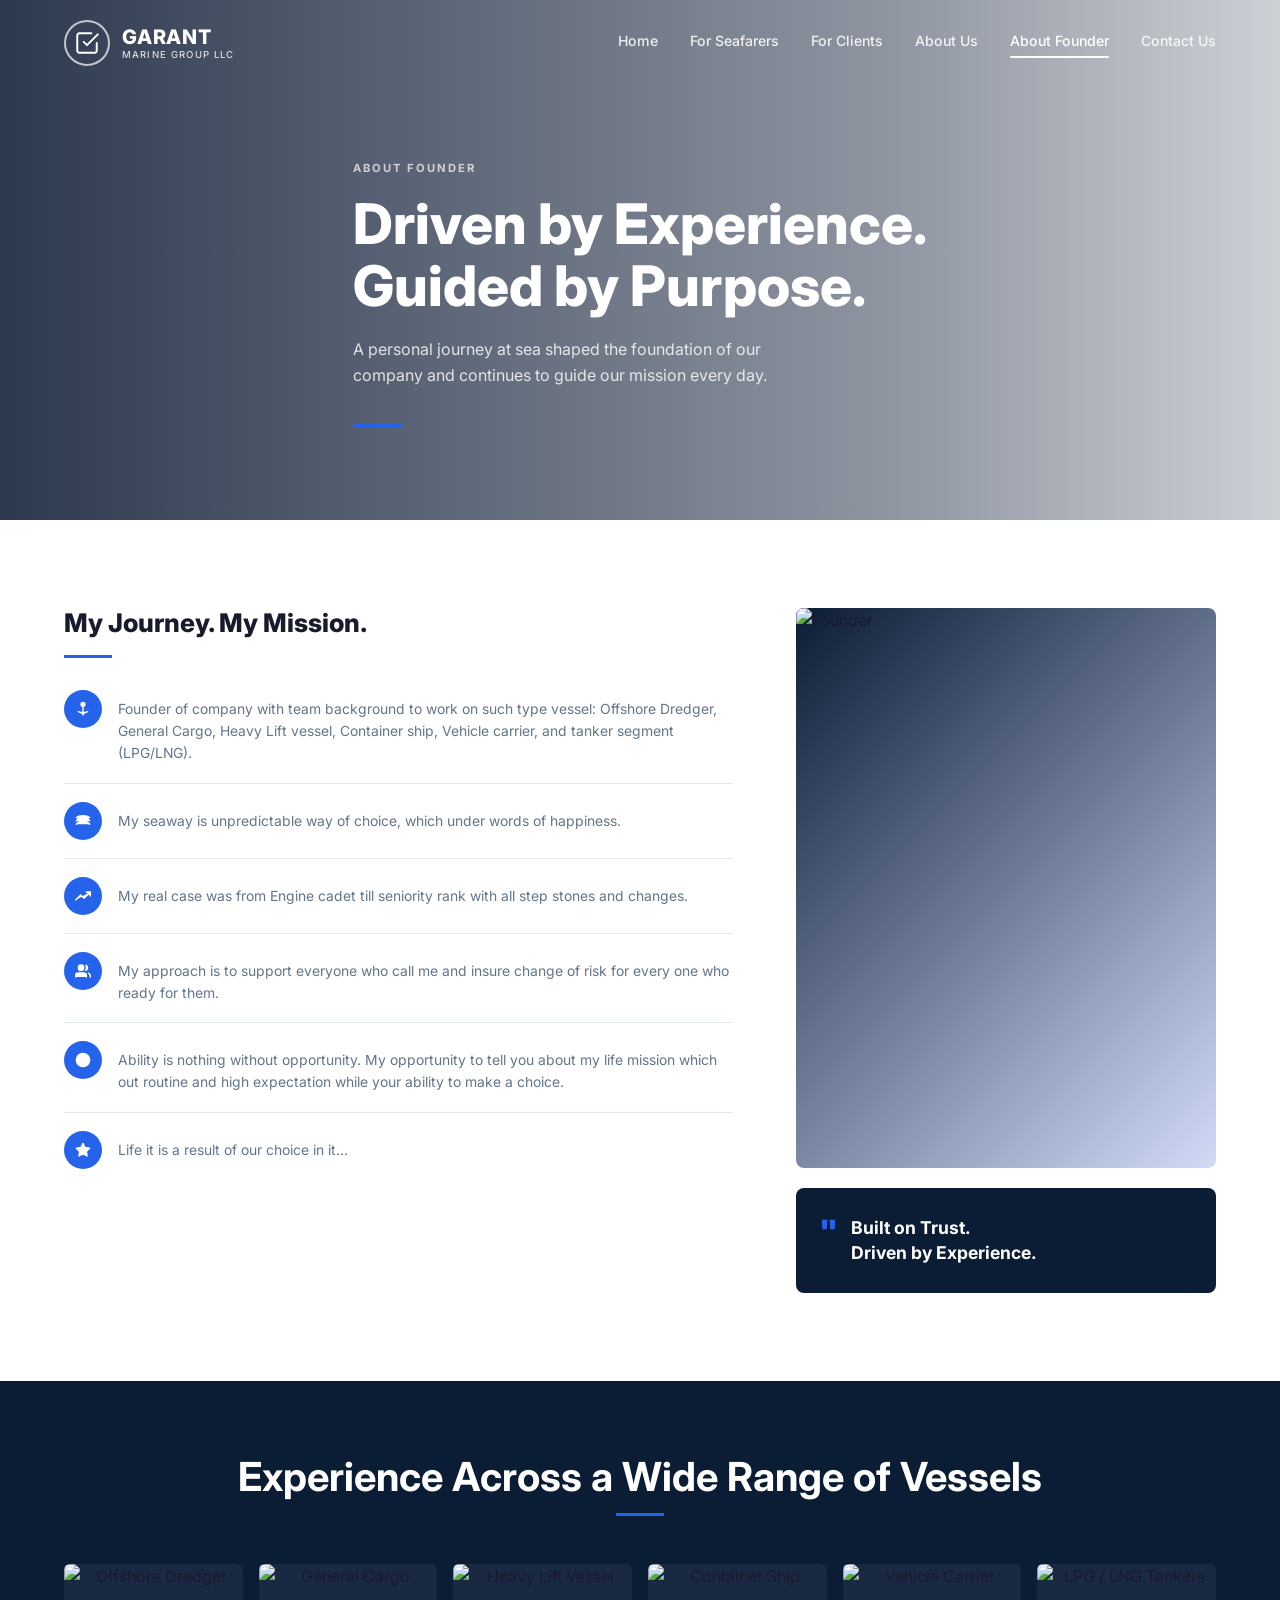
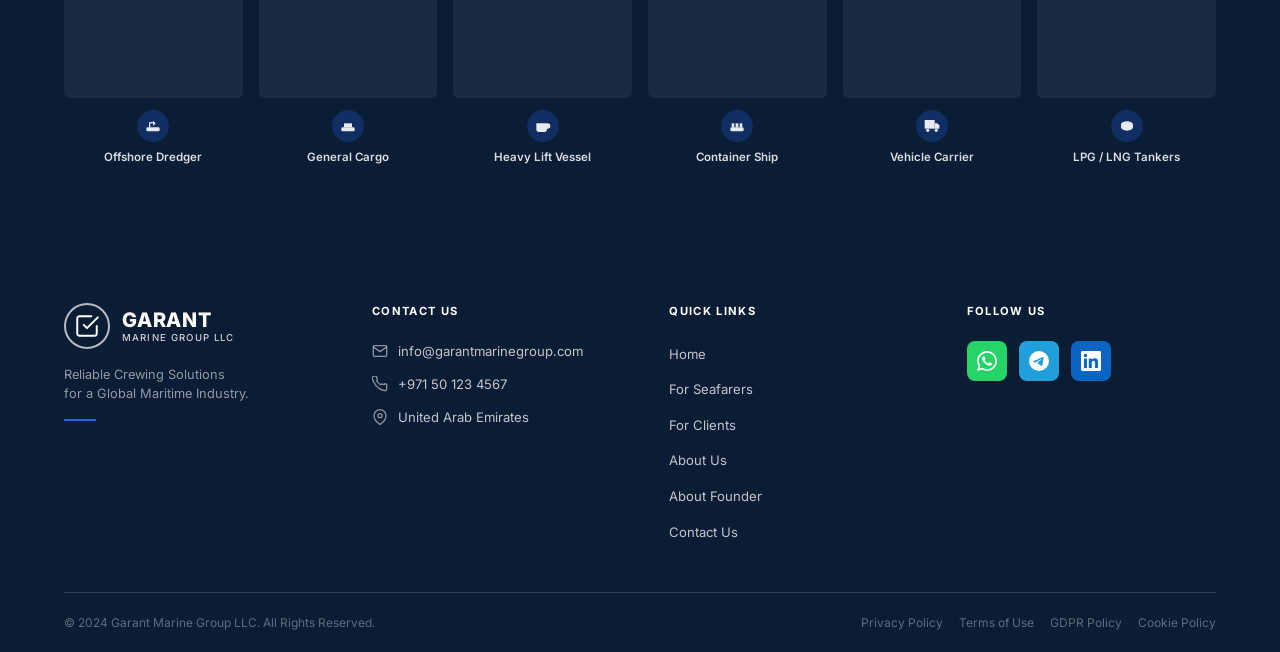
==== about-founder.html @ 9ba3c926 "Initial commit: Garant Marine Group website" ====
<!DOCTYPE html>
<html lang="en">
<head>
  <meta charset="UTF-8" />
  <meta name="viewport" content="width=device-width, initial-scale=1.0" />
  <title>About Founder — Garant Marine Group LLC</title>
  <meta name="description" content="Driven by Experience. Guided by Purpose. The personal journey behind Garant Marine Group." />
  <link rel="stylesheet" href="css/style.css" />
  <style>
    .hero--founder .hero__bg { background-image: url('https://images.unsplash.com/photo-1473830394358-91588751b241?auto=format&fit=crop&w=1920&q=80'); }

    .journey-section { padding: 88px 0; }
    .journey-grid {
      display: grid;
      grid-template-columns: 1fr 420px;
      gap: 64px;
      align-items: start;
    }

    .journey-heading { font-size: 1.6rem; font-weight: 800; margin-bottom: 8px; }

    .journey-list { margin-top: 32px; }
    .journey-item {
      display: flex;
      gap: 16px;
      padding: 18px 0;
      border-bottom: 1px solid #e2e8f0;
    }
    .journey-item:first-child { padding-top: 0; }
    .journey-item:last-child  { border-bottom: none; }
    .journey-item__icon {
      width: 38px; height: 38px; flex-shrink: 0;
      background: var(--blue2);
      border-radius: 50%;
      display: flex; align-items: center; justify-content: center;
    }
    .journey-item__icon svg { width: 16px; height: 16px; }
    .journey-item__text { font-size: 0.87rem; color: var(--muted); padding-top: 8px; line-height: 1.6; }

    /* Right col */
    .founder-photo {
      border-radius: 8px;
      overflow: hidden;
      aspect-ratio: 3/4;
      background: linear-gradient(135deg, #0b1c35, #1a4bdb33);
      margin-bottom: 20px;
    }
    .founder-photo img { width: 100%; height: 100%; object-fit: cover; object-position: top; }

    .built-on-trust {
      background: var(--navy);
      border-radius: 8px;
      padding: 28px 24px;
      color: #fff;
      display: flex;
      gap: 14px;
      align-items: flex-start;
    }
    .built-on-trust__q {
      font-size: 2rem; font-weight: 900; color: var(--blue2);
      line-height: 1; flex-shrink: 0;
    }
    .built-on-trust__text { font-size: 1.1rem; font-weight: 700; line-height: 1.4; }

    /* Vessels */
    .vessels-section { padding: 72px 0; background: var(--navy); }
    .vessels-section h2 { color: #fff; text-align: center; margin-bottom: 12px; }
    .vessels-section .accent-line { margin: 0 auto 48px; }

    .vessel-grid {
      display: grid;
      grid-template-columns: repeat(6, 1fr);
      gap: 16px;
    }

    .vessel-card { text-align: center; }
    .vessel-card__img {
      aspect-ratio: 4/3;
      border-radius: 6px;
      overflow: hidden;
      background: rgba(255,255,255,0.06);
      margin-bottom: 12px;
      display: flex; align-items: center; justify-content: center;
    }
    .vessel-card__img img { width: 100%; height: 100%; object-fit: cover; }
    .vessel-card__icon {
      width: 32px; height: 32px;
      margin: 0 auto 6px;
      background: rgba(37,99,235,0.25);
      border-radius: 50%;
      display: flex; align-items: center; justify-content: center;
    }
    .vessel-card__icon svg { width: 16px; height: 16px; fill: #fff; opacity: 0.9; }
    .vessel-card__label { font-size: 0.72rem; font-weight: 600; color: rgba(255,255,255,0.85); }

    @media (max-width: 1024px) {
      .vessel-grid { grid-template-columns: repeat(3, 1fr); }
    }
    @media (max-width: 768px) {
      .journey-grid { grid-template-columns: 1fr; }
      .vessel-grid  { grid-template-columns: repeat(2, 1fr); }
    }
  </style>
</head>
<body>

<!-- NAV -->
<header>
  <nav class="nav">
    <div class="container">
      <div class="nav__inner">
        <a href="index.html" class="nav__logo">
          <div class="nav__logo-icon">
            <svg viewBox="0 0 24 24" fill="none" stroke="white" stroke-width="1.8" stroke-linecap="round" stroke-linejoin="round">
              <path d="M9 11l3 3L22 4"/><path d="M21 12v7a2 2 0 01-2 2H5a2 2 0 01-2-2V5a2 2 0 012-2h11"/>
            </svg>
          </div>
          <div class="nav__logo-text">
            <div class="brand">GARANT</div>
            <div class="sub">Marine Group LLC</div>
          </div>
        </a>
        <div class="nav__links">
          <a href="index.html">Home</a>
          <a href="for-seafarers.html">For Seafarers</a>
          <a href="for-clients.html">For Clients</a>
          <a href="about-us.html">About Us</a>
          <a href="about-founder.html" class="active">About Founder</a>
          <a href="contact.html">Contact Us</a>
        </div>
        <div class="nav__toggle"><span></span><span></span><span></span></div>
      </div>
    </div>
  </nav>
</header>

<!-- HERO -->
<section class="hero hero--founder">
  <div class="hero__bg"></div>
  <div class="hero__overlay"></div>
  <div class="container">
    <div class="hero__content">
      <p class="hero__label">About Founder</p>
      <h1 class="hero__title">Driven by Experience.<br>Guided by Purpose.</h1>
      <p class="hero__sub">A personal journey at sea shaped the foundation of our company and continues to guide our mission every day.</p>
      <div class="hero__line"></div>
    </div>
  </div>
</section>

<!-- JOURNEY -->
<section class="journey-section">
  <div class="container">
    <div class="journey-grid">

      <!-- LEFT: journey list -->
      <div>
        <h2 class="journey-heading">My Journey. My Mission.</h2>
        <div class="accent-line"></div>

        <div class="journey-list">
          <div class="journey-item">
            <div class="journey-item__icon">
              <svg viewBox="0 0 24 24" fill="none" stroke="white" stroke-width="2" stroke-linecap="round" stroke-linejoin="round">
                <circle cx="12" cy="5" r="3"/><line x1="12" y1="8" x2="12" y2="21"/>
                <path d="M5 16l7 3 7-3"/>
              </svg>
            </div>
            <div class="journey-item__text">
              Founder of company with team background to work on such type vessel: Offshore Dredger, General Cargo, Heavy Lift vessel, Container ship, Vehicle carrier, and tanker segment (LPG/LNG).
            </div>
          </div>
          <div class="journey-item">
            <div class="journey-item__icon">
              <svg viewBox="0 0 24 24" fill="none" stroke="white" stroke-width="2" stroke-linecap="round" stroke-linejoin="round">
                <path d="M2 12c2-4 5-6 10-6s8 2 10 6"/><path d="M2 17c2-3 5-5 10-5s8 2 10 5"/>
                <path d="M2 7c2-2 5-3 10-3s8 1 10 3"/>
              </svg>
            </div>
            <div class="journey-item__text">
              My seaway is unpredictable way of choice, which under words of happiness.
            </div>
          </div>
          <div class="journey-item">
            <div class="journey-item__icon">
              <svg viewBox="0 0 24 24" fill="none" stroke="white" stroke-width="2" stroke-linecap="round" stroke-linejoin="round">
                <polyline points="23 6 13.5 15.5 8.5 10.5 1 18"/>
                <polyline points="17 6 23 6 23 12"/>
              </svg>
            </div>
            <div class="journey-item__text">
              My real case was from Engine cadet till seniority rank with all step stones and changes.
            </div>
          </div>
          <div class="journey-item">
            <div class="journey-item__icon">
              <svg viewBox="0 0 24 24" fill="none" stroke="white" stroke-width="2" stroke-linecap="round" stroke-linejoin="round">
                <path d="M17 21v-2a4 4 0 00-4-4H5a4 4 0 00-4 4v2"/>
                <circle cx="9" cy="7" r="4"/>
                <path d="M23 21v-2a4 4 0 00-3-3.87M16 3.13a4 4 0 010 7.75"/>
              </svg>
            </div>
            <div class="journey-item__text">
              My approach is to support everyone who call me and insure change of risk for every one who ready for them.
            </div>
          </div>
          <div class="journey-item">
            <div class="journey-item__icon">
              <svg viewBox="0 0 24 24" fill="none" stroke="white" stroke-width="2" stroke-linecap="round" stroke-linejoin="round">
                <circle cx="12" cy="12" r="10"/>
                <circle cx="12" cy="12" r="4"/>
                <line x1="12" y1="2" x2="12" y2="4"/>
                <line x1="12" y1="20" x2="12" y2="22"/>
                <line x1="2" y1="12" x2="4" y2="12"/>
                <line x1="20" y1="12" x2="22" y2="12"/>
              </svg>
            </div>
            <div class="journey-item__text">
              Ability is nothing without opportunity. My opportunity to tell you about my life mission which out routine and high expectation while your ability to make a choice.
            </div>
          </div>
          <div class="journey-item">
            <div class="journey-item__icon">
              <svg viewBox="0 0 24 24" fill="none" stroke="white" stroke-width="2" stroke-linecap="round" stroke-linejoin="round">
                <polygon points="12 2 15.09 8.26 22 9.27 17 14.14 18.18 21.02 12 17.77 5.82 21.02 7 14.14 2 9.27 8.91 8.26 12 2"/>
              </svg>
            </div>
            <div class="journey-item__text">
              Life it is a result of our choice in it...
            </div>
          </div>
        </div>
      </div>

      <!-- RIGHT: photo + quote -->
      <div>
        <div class="founder-photo">
          <img src="https://images.unsplash.com/photo-1473830394358-91588751b241?auto=format&fit=crop&w=800&q=80" alt="Founder" />
        </div>
        <div class="built-on-trust">
          <div class="built-on-trust__q">"</div>
          <div class="built-on-trust__text">Built on Trust.<br>Driven by Experience.</div>
        </div>
      </div>

    </div>
  </div>
</section>

<!-- VESSELS -->
<section class="vessels-section">
  <div class="container">
    <h2>Experience Across a Wide Range of Vessels</h2>
    <div class="accent-line" style="background:var(--blue2);"></div>

    <div class="vessel-grid">

      <div class="vessel-card">
        <div class="vessel-card__img">
          <img src="https://images.unsplash.com/photo-1711924488572-86a21393c435?auto=format&fit=crop&w=400&q=75" alt="Offshore Dredger" />
        </div>
        <div class="vessel-card__icon">
          <svg viewBox="0 0 24 24"><rect x="2" y="14" width="20" height="6" rx="2"/><path d="M6 14V8a2 2 0 012-2h4V4l4 4-4 4V8H8v6"/></svg>
        </div>
        <div class="vessel-card__label">Offshore Dredger</div>
      </div>

      <div class="vessel-card">
        <div class="vessel-card__img">
          <img src="https://images.unsplash.com/photo-1583857671904-a716bf4ee5d8?auto=format&fit=crop&w=400&q=75" alt="General Cargo" />
        </div>
        <div class="vessel-card__icon">
          <svg viewBox="0 0 24 24"><rect x="2" y="14" width="20" height="6" rx="2"/><rect x="6" y="8" width="12" height="6"/><path d="M2 20h20"/></svg>
        </div>
        <div class="vessel-card__label">General Cargo</div>
      </div>

      <div class="vessel-card">
        <div class="vessel-card__img">
          <img src="https://images.unsplash.com/photo-1560134025-a119c071bf16?auto=format&fit=crop&w=400&q=75" alt="Heavy Lift Vessel" />
        </div>
        <div class="vessel-card__icon">
          <svg viewBox="0 0 24 24"><path d="M18 8h1a4 4 0 010 8h-1"/><path d="M2 8h16v9a4 4 0 01-4 4H6a4 4 0 01-4-4V8z"/><line x1="6" y1="1" x2="6" y2="4"/><line x1="10" y1="1" x2="10" y2="4"/><line x1="14" y1="1" x2="14" y2="4"/></svg>
        </div>
        <div class="vessel-card__label">Heavy Lift Vessel</div>
      </div>

      <div class="vessel-card">
        <div class="vessel-card__img">
          <img src="https://images.unsplash.com/photo-1724597500306-a4cbb7d1324e?auto=format&fit=crop&w=400&q=75" alt="Container Ship" />
        </div>
        <div class="vessel-card__icon">
          <svg viewBox="0 0 24 24"><rect x="2" y="14" width="20" height="6" rx="2"/><rect x="4" y="8" width="4" height="6"/><rect x="10" y="8" width="4" height="6"/><rect x="16" y="8" width="4" height="6"/></svg>
        </div>
        <div class="vessel-card__label">Container Ship</div>
      </div>

      <div class="vessel-card">
        <div class="vessel-card__img">
          <img src="https://images.unsplash.com/photo-1530890448995-4d82724f702c?auto=format&fit=crop&w=400&q=75" alt="Vehicle Carrier" />
        </div>
        <div class="vessel-card__icon">
          <svg viewBox="0 0 24 24"><rect x="1" y="3" width="15" height="13"/><polygon points="16 8 20 8 23 11 23 16 16 16 16 8"/><circle cx="5.5" cy="18.5" r="2.5"/><circle cx="18.5" cy="18.5" r="2.5"/></svg>
        </div>
        <div class="vessel-card__label">Vehicle Carrier</div>
      </div>

      <div class="vessel-card">
        <div class="vessel-card__img">
          <img src="https://images.unsplash.com/photo-1524657733441-fb21843c3f90?auto=format&fit=crop&w=400&q=75" alt="LPG / LNG Tankers" />
        </div>
        <div class="vessel-card__icon">
          <svg viewBox="0 0 24 24"><ellipse cx="12" cy="10" rx="9" ry="5"/><path d="M3 10v4c0 2.76 4.03 5 9 5s9-2.24 9-5v-4"/></svg>
        </div>
        <div class="vessel-card__label">LPG / LNG Tankers</div>
      </div>

    </div>
  </div>
</section>

<!-- FOOTER -->
<footer class="footer">
  <div class="container">
    <div class="footer__grid">
      <div>
        <div class="footer__logo">
          <a href="index.html" class="nav__logo">
            <div class="nav__logo-icon">
              <svg viewBox="0 0 24 24" fill="none" stroke="white" stroke-width="1.8" stroke-linecap="round" stroke-linejoin="round">
                <path d="M9 11l3 3L22 4"/><path d="M21 12v7a2 2 0 01-2 2H5a2 2 0 01-2-2V5a2 2 0 012-2h11"/>
              </svg>
            </div>
            <div class="nav__logo-text">
              <div class="brand">GARANT</div>
              <div class="sub">Marine Group LLC</div>
            </div>
          </a>
        </div>
        <p class="footer__tagline">Reliable Crewing Solutions<br>for a Global Maritime Industry.</p>
        <div class="footer__tagline-line"></div>
      </div>
      <div>
        <div class="footer__heading">Contact Us</div>
        <ul class="footer__contact-list">
          <li class="footer__contact-item">
            <svg viewBox="0 0 24 24" fill="none" stroke="currentColor" stroke-width="2" stroke-linecap="round" stroke-linejoin="round"><path d="M4 4h16c1.1 0 2 .9 2 2v12c0 1.1-.9 2-2 2H4c-1.1 0-2-.9-2-2V6c0-1.1.9-2 2-2z"/><polyline points="22,6 12,13 2,6"/></svg>
            info@garantmarinegroup.com
          </li>
          <li class="footer__contact-item">
            <svg viewBox="0 0 24 24" fill="none" stroke="currentColor" stroke-width="2" stroke-linecap="round" stroke-linejoin="round"><path d="M22 16.92v3a2 2 0 01-2.18 2 19.79 19.79 0 01-8.63-3.07A19.5 19.5 0 013.07 9.82 19.79 19.79 0 01.14 1.18 2 2 0 012.11 0h3a2 2 0 012 1.72c.127.96.361 1.903.7 2.81a2 2 0 01-.45 2.11L6.91 7.09a16 16 0 006 6l.45-.45a2 2 0 012.11-.45c.907.339 1.85.573 2.81.7A2 2 0 0122 14.92z"/></svg>
            +971 50 123 4567
          </li>
          <li class="footer__contact-item">
            <svg viewBox="0 0 24 24" fill="none" stroke="currentColor" stroke-width="2" stroke-linecap="round" stroke-linejoin="round"><path d="M21 10c0 7-9 13-9 13s-9-6-9-13a9 9 0 0118 0z"/><circle cx="12" cy="10" r="3"/></svg>
            United Arab Emirates
          </li>
        </ul>
      </div>
      <div>
        <div class="footer__heading">Quick Links</div>
        <ul class="footer__links">
          <li><a href="index.html">Home</a></li>
          <li><a href="for-seafarers.html">For Seafarers</a></li>
          <li><a href="for-clients.html">For Clients</a></li>
          <li><a href="about-us.html">About Us</a></li>
          <li><a href="about-founder.html">About Founder</a></li>
          <li><a href="contact.html">Contact Us</a></li>
        </ul>
      </div>
      <div>
        <div class="footer__heading">Follow Us</div>
        <div class="footer__socials">
          <a href="#" class="footer__social footer__social--wa" aria-label="WhatsApp">
            <svg viewBox="0 0 24 24"><path d="M17.472 14.382c-.297-.149-1.758-.867-2.03-.967-.273-.099-.471-.148-.67.15-.197.297-.767.966-.94 1.164-.173.199-.347.223-.644.075-.297-.15-1.255-.463-2.39-1.475-.883-.788-1.48-1.761-1.653-2.059-.173-.297-.018-.458.13-.606.134-.133.298-.347.446-.52.149-.174.198-.298.298-.497.099-.198.05-.371-.025-.52-.075-.149-.669-1.612-.916-2.207-.242-.579-.487-.5-.669-.51-.173-.008-.371-.01-.57-.01-.198 0-.52.074-.792.372-.272.297-1.04 1.016-1.04 2.479 0 1.462 1.065 2.875 1.213 3.074.149.198 2.096 3.2 5.077 4.487.709.306 1.262.489 1.694.625.712.227 1.36.195 1.871.118.571-.085 1.758-.719 2.006-1.413.248-.694.248-1.289.173-1.413-.074-.124-.272-.198-.57-.347m-5.421 7.403h-.004a9.87 9.87 0 01-5.031-1.378l-.361-.214-3.741.982.998-3.648-.235-.374a9.86 9.86 0 01-1.51-5.26c.001-5.45 4.436-9.884 9.888-9.884 2.64 0 5.122 1.03 6.988 2.898a9.825 9.825 0 012.893 6.994c-.003 5.45-4.437 9.884-9.885 9.884m8.413-18.297A11.815 11.815 0 0012.05 0C5.495 0 .16 5.335.157 11.892c0 2.096.547 4.142 1.588 5.945L.057 24l6.305-1.654a11.882 11.882 0 005.683 1.448h.005c6.554 0 11.89-5.335 11.893-11.893a11.821 11.821 0 00-3.48-8.413z"/></svg>
          </a>
          <a href="#" class="footer__social footer__social--tg" aria-label="Telegram">
            <svg viewBox="0 0 24 24"><path d="M11.944 0A12 12 0 000 12a12 12 0 0012 12 12 12 0 0012-12A12 12 0 0012 0a12 12 0 00-.056 0zm4.962 7.224c.1-.002.321.023.465.14a.506.506 0 01.171.325c.016.093.036.306.02.472-.18 1.898-.962 6.502-1.36 8.627-.168.9-.499 1.201-.82 1.23-.696.065-1.225-.46-1.9-.902-1.056-.693-1.653-1.124-2.678-1.8-1.185-.78-.417-1.21.258-1.91.177-.184 3.247-2.977 3.307-3.23.007-.032.014-.15-.056-.212s-.174-.041-.249-.024c-.106.024-1.793 1.14-5.061 3.345-.48.33-.913.49-1.302.48-.428-.008-1.252-.241-1.865-.44-.752-.245-1.349-.374-1.297-.789.027-.216.325-.437.893-.663 3.498-1.524 5.83-2.529 6.998-3.014 3.332-1.386 4.025-1.627 4.476-1.635z"/></svg>
          </a>
          <a href="#" class="footer__social footer__social--li" aria-label="LinkedIn">
            <svg viewBox="0 0 24 24"><path d="M20.447 20.452h-3.554v-5.569c0-1.328-.027-3.037-1.852-3.037-1.853 0-2.136 1.445-2.136 2.939v5.667H9.351V9h3.414v1.561h.046c.477-.9 1.637-1.85 3.37-1.85 3.601 0 4.267 2.37 4.267 5.455v6.286zM5.337 7.433a2.062 2.062 0 01-2.063-2.065 2.064 2.064 0 112.063 2.065zm1.782 13.019H3.555V9h3.564v11.452zM22.225 0H1.771C.792 0 0 .774 0 1.729v20.542C0 23.227.792 24 1.771 24h20.451C23.2 24 24 23.227 24 22.271V1.729C24 .774 23.2 0 22.222 0h.003z"/></svg>
          </a>
        </div>
      </div>
    </div>
    <div class="footer__bottom">
      <span>© 2024 Garant Marine Group LLC. All Rights Reserved.</span>
      <div class="footer__legal">
        <a href="privacy-policy.html">Privacy Policy</a>
        <a href="terms-of-use.html">Terms of Use</a>
        <a href="gdpr-policy.html">GDPR Policy</a>
        <a href="cookie-policy.html">Cookie Policy</a>
      </div>
    </div>
  </div>
</footer>

<script src="js/main.js"></script>
</body>
</html>
---- css/style.css ----
/* ============================================================
   GARANT MARINE GROUP — Global Styles
   ============================================================ */

@import url('https://fonts.googleapis.com/css2?family=Inter:wght@300;400;500;600;700;800;900&display=swap');

:root {
  --navy:   #0b1c35;
  --navy2:  #0f2444;
  --blue:   #1a4bdb;
  --blue2:  #2563eb;
  --white:  #ffffff;
  --gray:   #f4f6f9;
  --text:   #1a1a2e;
  --muted:  #64748b;
  --border: rgba(255,255,255,0.15);
}

*, *::before, *::after { box-sizing: border-box; margin: 0; padding: 0; }

html { scroll-behavior: smooth; }

body {
  font-family: 'Inter', sans-serif;
  color: var(--text);
  background: #fff;
  line-height: 1.6;
}

/* ── Page transition overlay ── */
#page-overlay {
  position: fixed;
  inset: 0;
  background: var(--navy);
  z-index: 99999;
  opacity: 1;
  transition: opacity 0.25s cubic-bezier(0.4, 0, 0.2, 1);
  pointer-events: none;
}

#page-overlay.visible { opacity: 1; pointer-events: all; }
#page-overlay.hidden  { opacity: 0; pointer-events: none; }

img { max-width: 100%; display: block; }
a  { text-decoration: none; color: inherit; }
ul { list-style: none; }

/* ── Typography ── */
h1 { font-size: clamp(2rem, 5vw, 3.5rem); font-weight: 800; line-height: 1.1; }
h2 { font-size: clamp(1.6rem, 3.5vw, 2.5rem); font-weight: 700; line-height: 1.2; }
h3 { font-size: 1.15rem; font-weight: 700; }
p  { font-size: 0.95rem; }

/* ── Layout ── */
.container { max-width: 1200px; margin: 0 auto; padding: 0 24px; }
.section    { padding: 80px 0; }
.section--gray { background: var(--gray); }

/* ── Accent line ── */
.accent-line {
  width: 48px; height: 3px;
  background: var(--blue2);
  margin: 16px 0 0;
}
.accent-line--center { margin: 16px auto 0; }

/* ── Section label ── */
.section-label {
  font-size: 0.75rem;
  font-weight: 600;
  letter-spacing: 0.12em;
  text-transform: uppercase;
  color: var(--blue2);
  margin-bottom: 12px;
}

/* ============================================================
   NAVIGATION
   ============================================================ */
.nav {
  position: absolute;
  top: 0; left: 0; right: 0;
  z-index: 100;
  padding: 20px 0;
}

.nav__inner {
  display: flex;
  align-items: center;
  gap: 40px;
}

/* Logo */
.nav__logo {
  display: flex;
  align-items: center;
  gap: 12px;
  flex-shrink: 0;
}

.nav__logo-icon {
  width: 46px; height: 46px;
  border: 2px solid rgba(255,255,255,0.7);
  border-radius: 50%;
  display: flex; align-items: center; justify-content: center;
  flex-shrink: 0;
}

.nav__logo-icon svg { width: 26px; height: 26px; }

.nav__logo-text { line-height: 1.2; }
.nav__logo-text .brand { font-size: 1.25rem; font-weight: 800; color: #fff; letter-spacing: 0.04em; }
.nav__logo-text .sub   { font-size: 0.6rem; font-weight: 500; color: rgba(255,255,255,0.8); letter-spacing: 0.12em; text-transform: uppercase; }

/* Links */
.nav__links {
  display: flex;
  align-items: center;
  gap: 32px;
  margin-left: auto;
}

.nav__links a {
  font-size: 0.88rem;
  font-weight: 500;
  color: rgba(255,255,255,0.88);
  transition: color 0.2s;
  position: relative;
  padding-bottom: 4px;
}

.nav__links a:hover,
.nav__links a.active {
  color: #fff;
}

.nav__links a.active::after {
  content: '';
  position: absolute;
  bottom: -2px; left: 0; right: 0;
  height: 2px;
  background: #fff;
  border-radius: 2px;
}

/* Mobile toggle */
.nav__toggle {
  display: none;
  flex-direction: column;
  gap: 5px;
  cursor: pointer;
  margin-left: auto;
  padding: 4px;
}
.nav__toggle span {
  width: 24px; height: 2px;
  background: #fff;
  border-radius: 2px;
  transition: 0.3s;
}

/* Dark nav variant (non-hero pages) */
.nav--dark {
  position: relative;
  background: var(--navy);
}

/* ============================================================
   HERO
   ============================================================ */
.hero {
  position: relative;
  min-height: 520px;
  display: flex;
  flex-direction: column;
  overflow: hidden;
}

.hero__bg {
  position: absolute;
  inset: 0;
  background-size: cover;
  background-position: center;
}

.hero__overlay {
  position: absolute;
  inset: 0;
  background: linear-gradient(90deg, rgba(8,22,48,0.85) 0%, rgba(8,22,48,0.45) 70%, rgba(8,22,48,0.2) 100%);
}

.hero__content {
  position: relative;
  z-index: 2;
  padding: 160px 0 80px;
  max-width: 600px;
}

.hero__label {
  font-size: 0.7rem;
  font-weight: 700;
  letter-spacing: 0.18em;
  text-transform: uppercase;
  color: rgba(255,255,255,0.7);
  margin-bottom: 16px;
}

.hero__title { color: #fff; margin-bottom: 20px; }
.hero__sub   { color: rgba(255,255,255,0.82); font-size: 1rem; margin-bottom: 36px; max-width: 480px; }

.hero__line { width: 48px; height: 3px; background: var(--blue2); margin-top: 28px; }

/* Hero buttons */
.hero__btns { display: flex; flex-wrap: wrap; gap: 14px; margin-bottom: 32px; }

.btn {
  display: inline-flex; align-items: center; gap: 8px;
  padding: 12px 26px;
  font-size: 0.82rem;
  font-weight: 700;
  letter-spacing: 0.06em;
  text-transform: uppercase;
  border-radius: 4px;
  cursor: pointer;
  transition: all 0.2s;
  border: 2px solid transparent;
}

.btn--primary {
  background: var(--blue2);
  color: #fff;
  border-color: var(--blue2);
}
.btn--primary:hover { background: #1d53c8; border-color: #1d53c8; }

.btn--outline {
  background: transparent;
  color: #fff;
  border-color: rgba(255,255,255,0.6);
}
.btn--outline:hover { border-color: #fff; background: rgba(255,255,255,0.1); }

.btn--blue-solid {
  background: var(--blue2);
  color: #fff;
  border: none;
  width: 100%;
  justify-content: center;
  padding: 14px;
  font-size: 0.85rem;
  border-radius: 4px;
}
.btn--blue-solid:hover { background: #1d53c8; }

/* ============================================================
   FORMS (dark panel)
   ============================================================ */
.form-panel {
  background: var(--navy2);
  border-radius: 8px;
  padding: 36px 32px;
  color: #fff;
}

.form-panel__title {
  font-size: 1.3rem;
  font-weight: 700;
  color: #fff;
  margin-bottom: 8px;
}

.form-panel__sub {
  font-size: 0.82rem;
  color: rgba(255,255,255,0.65);
  margin-bottom: 24px;
}

.form-grid {
  display: grid;
  grid-template-columns: 1fr 1fr;
  gap: 14px;
}

.form-grid .full { grid-column: 1 / -1; }

.form-group label {
  display: block;
  font-size: 0.75rem;
  font-weight: 600;
  color: rgba(255,255,255,0.75);
  margin-bottom: 6px;
}

.form-group input,
.form-group select,
.form-group textarea {
  width: 100%;
  background: rgba(255,255,255,0.08);
  border: 1px solid rgba(255,255,255,0.15);
  border-radius: 4px;
  padding: 10px 12px;
  color: #fff;
  font-size: 0.85rem;
  font-family: inherit;
  transition: border-color 0.2s;
}

.form-group input::placeholder,
.form-group textarea::placeholder {
  color: rgba(255,255,255,0.35);
}

.form-group input:focus,
.form-group select:focus,
.form-group textarea:focus {
  outline: none;
  border-color: var(--blue2);
}

.form-group select option { background: var(--navy2); }

.form-group textarea { resize: vertical; min-height: 100px; }

.form-note {
  font-size: 0.72rem;
  color: rgba(255,255,255,0.45);
  text-align: center;
  margin-top: 12px;
  display: flex;
  align-items: center;
  justify-content: center;
  gap: 6px;
}

/* ============================================================
   ICON CARDS (services grid)
   ============================================================ */
.icon-cards {
  display: grid;
  grid-template-columns: repeat(auto-fit, minmax(200px, 1fr));
  gap: 32px;
}

.icon-card {
  text-align: center;
}

.icon-card__icon {
  width: 56px; height: 56px;
  margin: 0 auto 16px;
  display: flex; align-items: center; justify-content: center;
}

.icon-card__icon svg { width: 40px; height: 40px; opacity: 0.85; }

.icon-card__title { font-size: 1rem; font-weight: 700; margin-bottom: 8px; }
.icon-card__text  { font-size: 0.82rem; color: var(--muted); line-height: 1.5; }

/* Bordered icon cards */
.icon-card--bordered {
  background: #fff;
  border: 1px solid #e2e8f0;
  border-radius: 8px;
  padding: 28px 20px;
  text-align: left;
  display: flex;
  gap: 16px;
  align-items: flex-start;
}

.icon-card--bordered .icon-card__icon {
  width: 48px; height: 48px;
  flex-shrink: 0;
  background: rgba(37,99,235,0.1);
  border-radius: 50%;
  margin: 0;
}

/* ============================================================
   TRUST / INFO BAND (dark)
   ============================================================ */
.band {
  background: var(--navy);
  padding: 72px 0;
  color: #fff;
}

.band__grid {
  display: grid;
  grid-template-columns: 1fr 2fr;
  gap: 60px;
  align-items: start;
}

.band__heading { font-size: 1.8rem; font-weight: 800; color: #fff; }
.band__heading em { color: var(--blue2); font-style: normal; }

.band__items {
  display: grid;
  grid-template-columns: repeat(3, 1fr);
  gap: 24px;
}

.band__item { }
.band__item-title { font-size: 1rem; font-weight: 700; margin-bottom: 6px; }
.band__item-text  { font-size: 0.8rem; color: rgba(255,255,255,0.65); }

/* ============================================================
   QUOTE BAND
   ============================================================ */
.quote-band {
  background: var(--navy);
  padding: 56px 0;
  color: #fff;
}

.quote-band__inner {
  display: grid;
  grid-template-columns: 1fr 1fr;
  gap: 48px;
  align-items: center;
}

.quote-band__left { display: flex; align-items: flex-start; gap: 20px; }
.quote-band__icon {
  width: 60px; height: 60px; flex-shrink: 0;
  background: var(--blue2);
  border-radius: 50%;
  display: flex; align-items: center; justify-content: center;
  font-size: 2rem; color: #fff; font-weight: 900; line-height: 1;
}
.quote-band__text { font-size: 1.4rem; font-weight: 700; color: #fff; line-height: 1.3; }
.quote-band__right { font-size: 0.92rem; color: rgba(255,255,255,0.75); }

/* ============================================================
   FOOTER
   ============================================================ */
.footer {
  background: var(--navy);
  color: rgba(255,255,255,0.75);
  padding: 64px 0 0;
}

.footer__grid {
  display: grid;
  grid-template-columns: 260px 1fr 1fr 1fr;
  gap: 48px;
  padding-bottom: 48px;
  border-bottom: 1px solid var(--border);
}

.footer__logo { margin-bottom: 16px; }
.footer__tagline { font-size: 0.8rem; color: rgba(255,255,255,0.55); margin-top: 12px; line-height: 1.5; }
.footer__tagline-line { width: 32px; height: 2px; background: var(--blue2); margin-top: 16px; }

.footer__heading {
  font-size: 0.7rem;
  font-weight: 700;
  letter-spacing: 0.12em;
  text-transform: uppercase;
  color: #fff;
  margin-bottom: 20px;
}

.footer__contact-list { display: flex; flex-direction: column; gap: 12px; }
.footer__contact-item { display: flex; align-items: flex-start; gap: 10px; font-size: 0.82rem; }
.footer__contact-item svg { width: 16px; height: 16px; flex-shrink: 0; margin-top: 2px; opacity: 0.7; }

.footer__links { display: flex; flex-direction: column; gap: 10px; }
.footer__links a { font-size: 0.82rem; transition: color 0.2s; }
.footer__links a:hover { color: #fff; }

.footer__socials { display: flex; gap: 12px; margin-top: 4px; }
.footer__social {
  width: 40px; height: 40px;
  border-radius: 8px;
  display: flex; align-items: center; justify-content: center;
  font-size: 1.1rem;
  transition: opacity 0.2s;
}
.footer__social:hover { opacity: 0.85; }
.footer__social--wa { background: #25D366; }
.footer__social--tg { background: #229ED9; }
.footer__social--li { background: #0A66C2; }

.footer__social svg { width: 20px; height: 20px; fill: #fff; }

.footer__bottom {
  display: flex;
  align-items: center;
  justify-content: space-between;
  flex-wrap: wrap;
  gap: 12px;
  padding: 20px 0;
  font-size: 0.75rem;
  color: rgba(255,255,255,0.35);
}

.footer__legal {
  display: flex;
  gap: 16px;
  flex-wrap: wrap;
}

.footer__legal a {
  color: rgba(255,255,255,0.35);
  transition: color 0.2s;
}

.footer__legal a:hover { color: rgba(255,255,255,0.7); }

/* ============================================================
   WHO CHOOSES section (home)
   ============================================================ */
.who-grid {
  display: grid;
  grid-template-columns: 1fr 1fr;
  min-height: 380px;
}

.who-left {
  background: #fff;
  padding: 64px 48px;
}

.who-cards {
  display: grid;
  grid-template-columns: 1fr 1fr;
  gap: 32px;
  margin-top: 40px;
}

.who-card { text-align: center; }
.who-card__icon { width: 56px; height: 56px; margin: 0 auto 12px; }
.who-card__icon svg { width: 100%; height: 100%; }
.who-card__title { font-size: 0.95rem; font-weight: 700; margin-bottom: 6px; }
.who-card__text  { font-size: 0.78rem; color: var(--muted); }

.who-right {
  background-size: cover;
  background-position: center;
  min-height: 380px;
}

/* ============================================================
   ABOUT FOUNDER PREVIEW (home)
   ============================================================ */
.founder-preview {
  display: grid;
  grid-template-columns: 1fr 1fr;
  min-height: 380px;
}

.founder-preview__img {
  background-size: cover;
  background-position: center top;
}

.founder-preview__content {
  background: #fff;
  padding: 64px 48px;
  display: flex;
  flex-direction: column;
  justify-content: center;
}

.founder-preview__stats {
  display: grid;
  grid-template-columns: repeat(4, 1fr);
  gap: 16px;
  margin-top: 32px;
}

.founder-stat { text-align: center; }
.founder-stat__icon {
  width: 52px; height: 52px;
  background: rgba(37,99,235,0.1);
  border-radius: 50%;
  margin: 0 auto 10px;
  display: flex; align-items: center; justify-content: center;
}
.founder-stat__icon svg { width: 24px; height: 24px; color: var(--blue2); }
.founder-stat__label { font-size: 0.75rem; color: var(--muted); font-weight: 500; text-align: center; }

/* ============================================================
   STORY TIMELINE (about us)
   ============================================================ */
.story-block {
  display: grid;
  grid-template-columns: 1fr 1fr;
  gap: 48px;
  align-items: center;
  margin-bottom: 64px;
}

.story-block--reverse { direction: rtl; }
.story-block--reverse > * { direction: ltr; }

.story-block__img {
  border-radius: 8px;
  overflow: hidden;
  aspect-ratio: 4/3;
  background: #e2e8f0;
}

.story-block__img img { width: 100%; height: 100%; object-fit: cover; }

.story-block__icon {
  width: 52px; height: 52px;
  background: var(--blue2);
  border-radius: 50%;
  display: flex; align-items: center; justify-content: center;
  margin-bottom: 16px;
}

.story-block__icon svg { width: 24px; height: 24px; fill: #fff; }

.story-block__title { font-size: 1.2rem; font-weight: 700; margin-bottom: 12px; }
.story-block__text  { font-size: 0.87rem; color: var(--muted); line-height: 1.7; }
.story-block__text p + p { margin-top: 10px; }

/* ============================================================
   VESSEL GALLERY (founder)
   ============================================================ */
.vessel-grid {
  display: grid;
  grid-template-columns: repeat(6, 1fr);
  gap: 16px;
}

.vessel-card { text-align: center; }
.vessel-card__img {
  aspect-ratio: 4/3;
  border-radius: 6px;
  overflow: hidden;
  margin-bottom: 12px;
  background: #1a2744;
}
.vessel-card__img img { width: 100%; height: 100%; object-fit: cover; }
.vessel-card__icon {
  width: 36px; height: 36px;
  margin: 0 auto 6px;
  background: rgba(37,99,235,0.12);
  border-radius: 50%;
  display: flex; align-items: center; justify-content: center;
}
.vessel-card__label { font-size: 0.78rem; font-weight: 600; }

/* ============================================================
   JOURNEY LIST (founder)
   ============================================================ */
.journey-list { display: flex; flex-direction: column; gap: 0; }

.journey-item {
  display: flex;
  gap: 16px;
  padding: 20px 0;
  border-bottom: 1px solid #e2e8f0;
}

.journey-item:last-child { border-bottom: none; }

.journey-item__icon {
  width: 40px; height: 40px; flex-shrink: 0;
  background: var(--blue2);
  border-radius: 50%;
  display: flex; align-items: center; justify-content: center;
}

.journey-item__icon svg { width: 18px; height: 18px; fill: #fff; }

.journey-item__text { font-size: 0.87rem; color: var(--muted); padding-top: 8px; }

/* ============================================================
   CONTACT DETAILS
   ============================================================ */
.contact-detail {
  display: flex;
  align-items: flex-start;
  gap: 14px;
  padding: 16px 0;
  border-bottom: 1px solid #e2e8f0;
}

.contact-detail:first-child { padding-top: 0; }

.contact-detail__icon {
  width: 40px; height: 40px; flex-shrink: 0;
  background: rgba(37,99,235,0.08);
  border-radius: 8px;
  display: flex; align-items: center; justify-content: center;
}

.contact-detail__icon svg { width: 18px; height: 18px; color: var(--blue2); }

.contact-detail__label { font-size: 0.72rem; font-weight: 700; text-transform: uppercase; letter-spacing: 0.08em; color: var(--muted); margin-bottom: 4px; }
.contact-detail__value { font-size: 0.9rem; font-weight: 500; }

/* ============================================================
   RESPONSIVE
   ============================================================ */
@media (max-width: 1024px) {
  .footer__grid { grid-template-columns: 1fr 1fr; }
  .band__grid   { grid-template-columns: 1fr; }
  .band__items  { grid-template-columns: 1fr 1fr; }
  .vessel-grid  { grid-template-columns: repeat(3, 1fr); }
}

@media (max-width: 768px) {
  .nav__links { display: none; }
  .nav__links.open {
    display: flex;
    flex-direction: column;
    position: absolute;
    top: 80px; left: 0; right: 0;
    background: var(--navy);
    padding: 20px 24px;
    gap: 16px;
  }
  .nav__toggle { display: flex; }

  .hero__content { padding-top: 120px; }
  .who-grid,
  .founder-preview { grid-template-columns: 1fr; }
  .who-right { min-height: 240px; }
  .founder-preview__img { min-height: 260px; }
  .founder-preview__stats { grid-template-columns: 1fr 1fr; }
  .story-block,
  .story-block--reverse { grid-template-columns: 1fr; direction: ltr; }
  .band__items { grid-template-columns: 1fr; }
  .footer__grid { grid-template-columns: 1fr; gap: 32px; }
  .form-grid { grid-template-columns: 1fr; }
  .who-cards { grid-template-columns: 1fr 1fr; }
  .vessel-grid { grid-template-columns: repeat(2, 1fr); }
  .quote-band__inner { grid-template-columns: 1fr; }
}
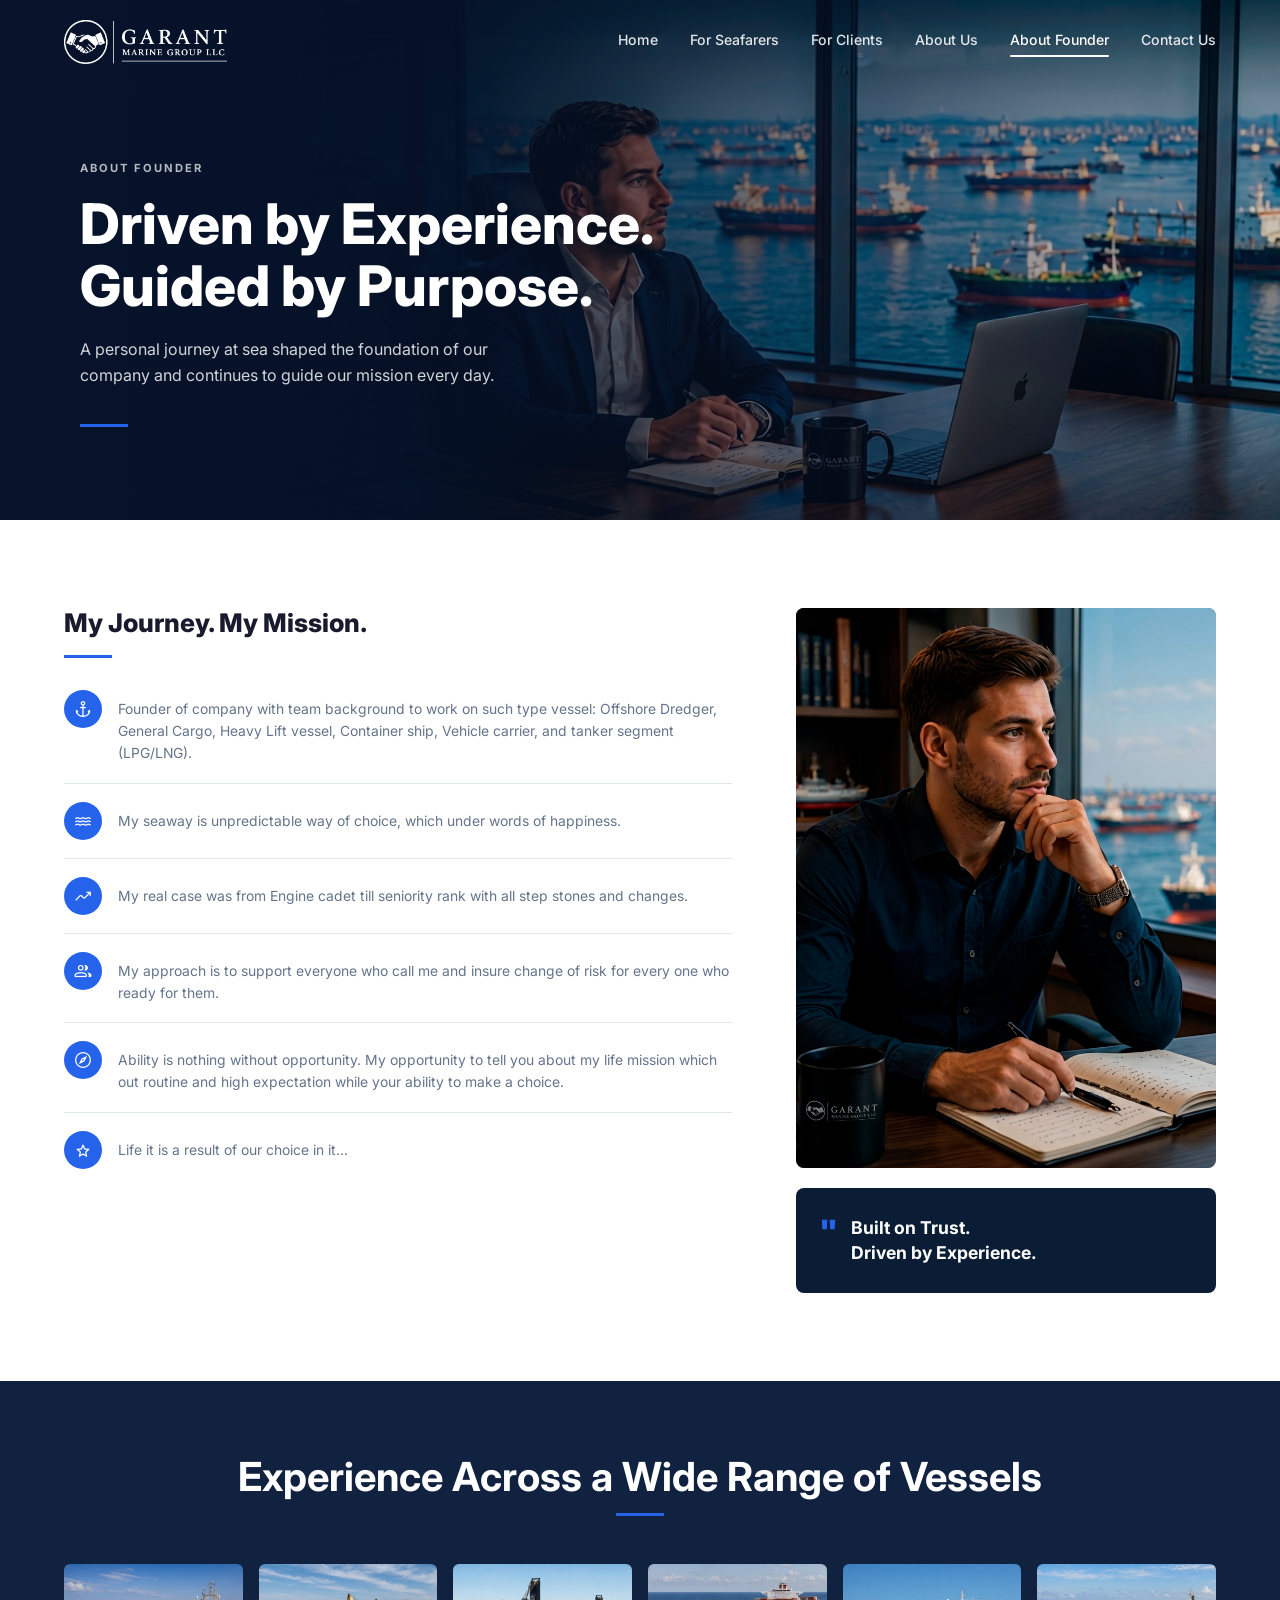
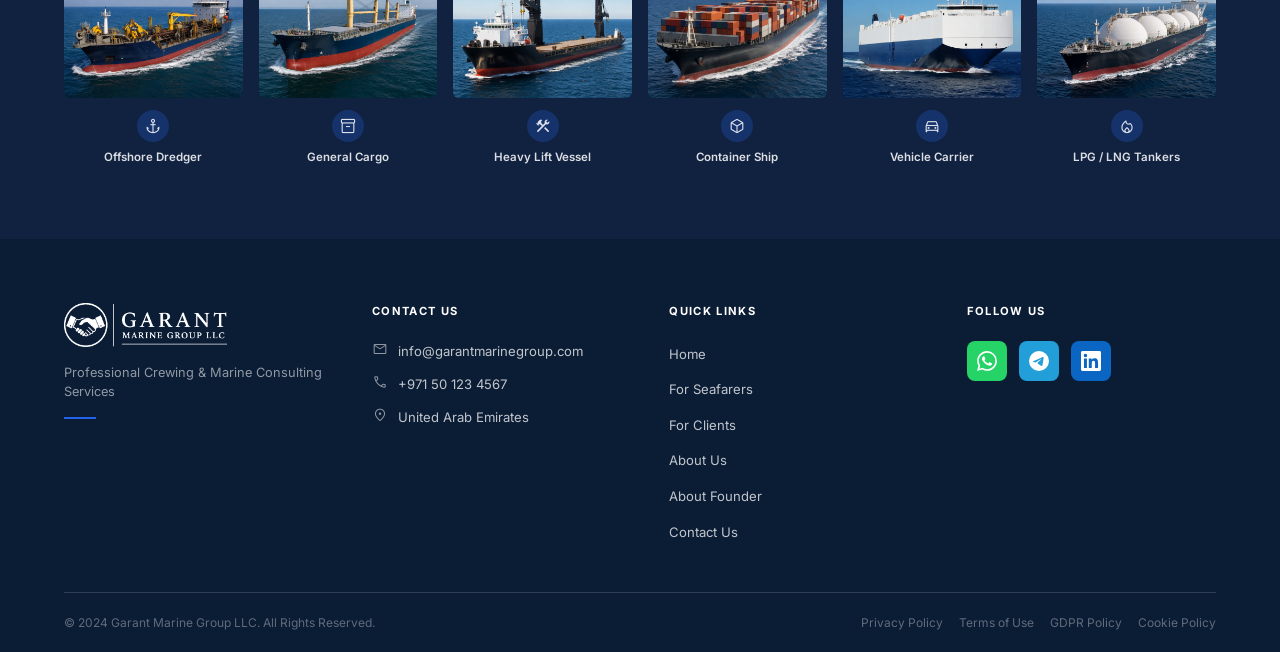
==== commit fc463c87: "Update site: real photos, Material Symbols icons, services, hero layouts, footer - Hero text left-al" ====
--- a/about-founder.html
+++ b/about-founder.html
@@ -1,13 +1,21 @@
-<!DOCTYPE html>
+﻿<!DOCTYPE html>
 <html lang="en">
 <head>
   <meta charset="UTF-8" />
   <meta name="viewport" content="width=device-width, initial-scale=1.0" />
   <title>About Founder — Garant Marine Group LLC</title>
   <meta name="description" content="Driven by Experience. Guided by Purpose. The personal journey behind Garant Marine Group." />
+  <link href="https://fonts.googleapis.com/css2?family=Material+Symbols+Rounded:opsz,wght,FILL,GRAD@24,300,0,0" rel="stylesheet" />
   <link rel="stylesheet" href="css/style.css" />
   <style>
-    .hero--founder .hero__bg { background-image: url('https://images.unsplash.com/photo-1473830394358-91588751b241?auto=format&fit=crop&w=1920&q=80'); }
+    .hero--founder .hero__bg { background-image: url('pictures/aboutfounder1.png'); }
+    .hero--founder .hero__content {
+      padding: 160px 0 80px 80px;
+      max-width: 680px;
+    }
+    @media (max-width: 900px) {
+      .hero--founder .hero__content { padding: 120px 24px 60px 24px; }
+    }
 
     .journey-section { padding: 88px 0; }
     .journey-grid {
@@ -63,7 +71,7 @@
     .built-on-trust__text { font-size: 1.1rem; font-weight: 700; line-height: 1.4; }
 
     /* Vessels */
-    .vessels-section { padding: 72px 0; background: var(--navy); }
+    .vessels-section { padding: 72px 0; background: #112240; }
     .vessels-section h2 { color: #fff; text-align: center; margin-bottom: 12px; }
     .vessels-section .accent-line { margin: 0 auto 48px; }
 
@@ -110,15 +118,7 @@
     <div class="container">
       <div class="nav__inner">
         <a href="index.html" class="nav__logo">
-          <div class="nav__logo-icon">
-            <svg viewBox="0 0 24 24" fill="none" stroke="white" stroke-width="1.8" stroke-linecap="round" stroke-linejoin="round">
-              <path d="M9 11l3 3L22 4"/><path d="M21 12v7a2 2 0 01-2 2H5a2 2 0 01-2-2V5a2 2 0 012-2h11"/>
-            </svg>
-          </div>
-          <div class="nav__logo-text">
-            <div class="brand">GARANT</div>
-            <div class="sub">Marine Group LLC</div>
-          </div>
+          <img src="pictures/logo white.png" alt="Garant Marine Group LLC" class="nav__logo-img" />
         </a>
         <div class="nav__links">
           <a href="index.html">Home</a>
@@ -138,13 +138,11 @@
 <section class="hero hero--founder">
   <div class="hero__bg"></div>
   <div class="hero__overlay"></div>
-  <div class="container">
-    <div class="hero__content">
-      <p class="hero__label">About Founder</p>
-      <h1 class="hero__title">Driven by Experience.<br>Guided by Purpose.</h1>
-      <p class="hero__sub">A personal journey at sea shaped the foundation of our company and continues to guide our mission every day.</p>
-      <div class="hero__line"></div>
-    </div>
+  <div class="hero__content">
+    <p class="hero__label">About Founder</p>
+    <h1 class="hero__title">Driven by Experience.<br>Guided by Purpose.</h1>
+    <p class="hero__sub">A personal journey at sea shaped the foundation of our company and continues to guide our mission every day.</p>
+    <div class="hero__line"></div>
   </div>
 </section>
 
@@ -161,10 +159,7 @@
         <div class="journey-list">
           <div class="journey-item">
             <div class="journey-item__icon">
-              <svg viewBox="0 0 24 24" fill="none" stroke="white" stroke-width="2" stroke-linecap="round" stroke-linejoin="round">
-                <circle cx="12" cy="5" r="3"/><line x1="12" y1="8" x2="12" y2="21"/>
-                <path d="M5 16l7 3 7-3"/>
-              </svg>
+              <span class="ms">anchor</span>
             </div>
             <div class="journey-item__text">
               Founder of company with team background to work on such type vessel: Offshore Dredger, General Cargo, Heavy Lift vessel, Container ship, Vehicle carrier, and tanker segment (LPG/LNG).
@@ -172,10 +167,7 @@
           </div>
           <div class="journey-item">
             <div class="journey-item__icon">
-              <svg viewBox="0 0 24 24" fill="none" stroke="white" stroke-width="2" stroke-linecap="round" stroke-linejoin="round">
-                <path d="M2 12c2-4 5-6 10-6s8 2 10 6"/><path d="M2 17c2-3 5-5 10-5s8 2 10 5"/>
-                <path d="M2 7c2-2 5-3 10-3s8 1 10 3"/>
-              </svg>
+              <span class="ms">water</span>
             </div>
             <div class="journey-item__text">
               My seaway is unpredictable way of choice, which under words of happiness.
@@ -183,10 +175,7 @@
           </div>
           <div class="journey-item">
             <div class="journey-item__icon">
-              <svg viewBox="0 0 24 24" fill="none" stroke="white" stroke-width="2" stroke-linecap="round" stroke-linejoin="round">
-                <polyline points="23 6 13.5 15.5 8.5 10.5 1 18"/>
-                <polyline points="17 6 23 6 23 12"/>
-              </svg>
+              <span class="ms">trending_up</span>
             </div>
             <div class="journey-item__text">
               My real case was from Engine cadet till seniority rank with all step stones and changes.
@@ -194,11 +183,7 @@
           </div>
           <div class="journey-item">
             <div class="journey-item__icon">
-              <svg viewBox="0 0 24 24" fill="none" stroke="white" stroke-width="2" stroke-linecap="round" stroke-linejoin="round">
-                <path d="M17 21v-2a4 4 0 00-4-4H5a4 4 0 00-4 4v2"/>
-                <circle cx="9" cy="7" r="4"/>
-                <path d="M23 21v-2a4 4 0 00-3-3.87M16 3.13a4 4 0 010 7.75"/>
-              </svg>
+              <span class="ms">group</span>
             </div>
             <div class="journey-item__text">
               My approach is to support everyone who call me and insure change of risk for every one who ready for them.
@@ -206,14 +191,7 @@
           </div>
           <div class="journey-item">
             <div class="journey-item__icon">
-              <svg viewBox="0 0 24 24" fill="none" stroke="white" stroke-width="2" stroke-linecap="round" stroke-linejoin="round">
-                <circle cx="12" cy="12" r="10"/>
-                <circle cx="12" cy="12" r="4"/>
-                <line x1="12" y1="2" x2="12" y2="4"/>
-                <line x1="12" y1="20" x2="12" y2="22"/>
-                <line x1="2" y1="12" x2="4" y2="12"/>
-                <line x1="20" y1="12" x2="22" y2="12"/>
-              </svg>
+              <span class="ms">explore</span>
             </div>
             <div class="journey-item__text">
               Ability is nothing without opportunity. My opportunity to tell you about my life mission which out routine and high expectation while your ability to make a choice.
@@ -221,9 +199,7 @@
           </div>
           <div class="journey-item">
             <div class="journey-item__icon">
-              <svg viewBox="0 0 24 24" fill="none" stroke="white" stroke-width="2" stroke-linecap="round" stroke-linejoin="round">
-                <polygon points="12 2 15.09 8.26 22 9.27 17 14.14 18.18 21.02 12 17.77 5.82 21.02 7 14.14 2 9.27 8.91 8.26 12 2"/>
-              </svg>
+              <span class="ms">star</span>
             </div>
             <div class="journey-item__text">
               Life it is a result of our choice in it...
@@ -235,7 +211,7 @@
       <!-- RIGHT: photo + quote -->
       <div>
         <div class="founder-photo">
-          <img src="https://images.unsplash.com/photo-1473830394358-91588751b241?auto=format&fit=crop&w=800&q=80" alt="Founder" />
+          <img src="pictures/aboutfounder2.png" alt="Founder" />
         </div>
         <div class="built-on-trust">
           <div class="built-on-trust__q">"</div>
@@ -257,60 +233,60 @@
 
       <div class="vessel-card">
         <div class="vessel-card__img">
-          <img src="https://images.unsplash.com/photo-1711924488572-86a21393c435?auto=format&fit=crop&w=400&q=75" alt="Offshore Dredger" />
-        </div>
-        <div class="vessel-card__icon">
-          <svg viewBox="0 0 24 24"><rect x="2" y="14" width="20" height="6" rx="2"/><path d="M6 14V8a2 2 0 012-2h4V4l4 4-4 4V8H8v6"/></svg>
+          <img src="pictures/vessel1.png" alt="Offshore Dredger" />
+        </div>
+        <div class="vessel-card__icon">
+          <span class="ms">anchor</span>
         </div>
         <div class="vessel-card__label">Offshore Dredger</div>
       </div>
 
       <div class="vessel-card">
         <div class="vessel-card__img">
-          <img src="https://images.unsplash.com/photo-1583857671904-a716bf4ee5d8?auto=format&fit=crop&w=400&q=75" alt="General Cargo" />
-        </div>
-        <div class="vessel-card__icon">
-          <svg viewBox="0 0 24 24"><rect x="2" y="14" width="20" height="6" rx="2"/><rect x="6" y="8" width="12" height="6"/><path d="M2 20h20"/></svg>
+          <img src="pictures/vessel2.png" alt="General Cargo" />
+        </div>
+        <div class="vessel-card__icon">
+          <span class="ms">inventory_2</span>
         </div>
         <div class="vessel-card__label">General Cargo</div>
       </div>
 
       <div class="vessel-card">
         <div class="vessel-card__img">
-          <img src="https://images.unsplash.com/photo-1560134025-a119c071bf16?auto=format&fit=crop&w=400&q=75" alt="Heavy Lift Vessel" />
-        </div>
-        <div class="vessel-card__icon">
-          <svg viewBox="0 0 24 24"><path d="M18 8h1a4 4 0 010 8h-1"/><path d="M2 8h16v9a4 4 0 01-4 4H6a4 4 0 01-4-4V8z"/><line x1="6" y1="1" x2="6" y2="4"/><line x1="10" y1="1" x2="10" y2="4"/><line x1="14" y1="1" x2="14" y2="4"/></svg>
+          <img src="pictures/vessel3.png" alt="Heavy Lift Vessel" />
+        </div>
+        <div class="vessel-card__icon">
+          <span class="ms">construction</span>
         </div>
         <div class="vessel-card__label">Heavy Lift Vessel</div>
       </div>
 
       <div class="vessel-card">
         <div class="vessel-card__img">
-          <img src="https://images.unsplash.com/photo-1724597500306-a4cbb7d1324e?auto=format&fit=crop&w=400&q=75" alt="Container Ship" />
-        </div>
-        <div class="vessel-card__icon">
-          <svg viewBox="0 0 24 24"><rect x="2" y="14" width="20" height="6" rx="2"/><rect x="4" y="8" width="4" height="6"/><rect x="10" y="8" width="4" height="6"/><rect x="16" y="8" width="4" height="6"/></svg>
+          <img src="pictures/vessel4.png" alt="Container Ship" />
+        </div>
+        <div class="vessel-card__icon">
+          <span class="ms">deployed_code</span>
         </div>
         <div class="vessel-card__label">Container Ship</div>
       </div>
 
       <div class="vessel-card">
         <div class="vessel-card__img">
-          <img src="https://images.unsplash.com/photo-1530890448995-4d82724f702c?auto=format&fit=crop&w=400&q=75" alt="Vehicle Carrier" />
-        </div>
-        <div class="vessel-card__icon">
-          <svg viewBox="0 0 24 24"><rect x="1" y="3" width="15" height="13"/><polygon points="16 8 20 8 23 11 23 16 16 16 16 8"/><circle cx="5.5" cy="18.5" r="2.5"/><circle cx="18.5" cy="18.5" r="2.5"/></svg>
+          <img src="pictures/vessel5.png" alt="Vehicle Carrier" />
+        </div>
+        <div class="vessel-card__icon">
+          <span class="ms">directions_car</span>
         </div>
         <div class="vessel-card__label">Vehicle Carrier</div>
       </div>
 
       <div class="vessel-card">
         <div class="vessel-card__img">
-          <img src="https://images.unsplash.com/photo-1524657733441-fb21843c3f90?auto=format&fit=crop&w=400&q=75" alt="LPG / LNG Tankers" />
-        </div>
-        <div class="vessel-card__icon">
-          <svg viewBox="0 0 24 24"><ellipse cx="12" cy="10" rx="9" ry="5"/><path d="M3 10v4c0 2.76 4.03 5 9 5s9-2.24 9-5v-4"/></svg>
+          <img src="pictures/vessel6.png" alt="LPG / LNG Tankers" />
+        </div>
+        <div class="vessel-card__icon">
+          <span class="ms">local_fire_department</span>
         </div>
         <div class="vessel-card__label">LPG / LNG Tankers</div>
       </div>
@@ -326,33 +302,25 @@
       <div>
         <div class="footer__logo">
           <a href="index.html" class="nav__logo">
-            <div class="nav__logo-icon">
-              <svg viewBox="0 0 24 24" fill="none" stroke="white" stroke-width="1.8" stroke-linecap="round" stroke-linejoin="round">
-                <path d="M9 11l3 3L22 4"/><path d="M21 12v7a2 2 0 01-2 2H5a2 2 0 01-2-2V5a2 2 0 012-2h11"/>
-              </svg>
-            </div>
-            <div class="nav__logo-text">
-              <div class="brand">GARANT</div>
-              <div class="sub">Marine Group LLC</div>
-            </div>
+            <img src="pictures/logo white.png" alt="Garant Marine Group LLC" class="nav__logo-img" />
           </a>
         </div>
-        <p class="footer__tagline">Reliable Crewing Solutions<br>for a Global Maritime Industry.</p>
+        <p class="footer__tagline">Professional Crewing &amp; Marine Consulting Services</p>
         <div class="footer__tagline-line"></div>
       </div>
       <div>
         <div class="footer__heading">Contact Us</div>
         <ul class="footer__contact-list">
           <li class="footer__contact-item">
-            <svg viewBox="0 0 24 24" fill="none" stroke="currentColor" stroke-width="2" stroke-linecap="round" stroke-linejoin="round"><path d="M4 4h16c1.1 0 2 .9 2 2v12c0 1.1-.9 2-2 2H4c-1.1 0-2-.9-2-2V6c0-1.1.9-2 2-2z"/><polyline points="22,6 12,13 2,6"/></svg>
+            <span class="ms">mail</span>
             info@garantmarinegroup.com
           </li>
           <li class="footer__contact-item">
-            <svg viewBox="0 0 24 24" fill="none" stroke="currentColor" stroke-width="2" stroke-linecap="round" stroke-linejoin="round"><path d="M22 16.92v3a2 2 0 01-2.18 2 19.79 19.79 0 01-8.63-3.07A19.5 19.5 0 013.07 9.82 19.79 19.79 0 01.14 1.18 2 2 0 012.11 0h3a2 2 0 012 1.72c.127.96.361 1.903.7 2.81a2 2 0 01-.45 2.11L6.91 7.09a16 16 0 006 6l.45-.45a2 2 0 012.11-.45c.907.339 1.85.573 2.81.7A2 2 0 0122 14.92z"/></svg>
+            <span class="ms">phone</span>
             +971 50 123 4567
           </li>
           <li class="footer__contact-item">
-            <svg viewBox="0 0 24 24" fill="none" stroke="currentColor" stroke-width="2" stroke-linecap="round" stroke-linejoin="round"><path d="M21 10c0 7-9 13-9 13s-9-6-9-13a9 9 0 0118 0z"/><circle cx="12" cy="10" r="3"/></svg>
+            <span class="ms">location_on</span>
             United Arab Emirates
           </li>
         </ul>
@@ -398,3 +366,8 @@
 <script src="js/main.js"></script>
 </body>
 </html>
+
+
+
+
+
--- a/css/style.css
+++ b/css/style.css
@@ -107,6 +107,38 @@
 }
 
 .nav__logo-icon svg { width: 26px; height: 26px; }
+
+/* Material Symbols */
+.ms {
+  font-family: 'Material Symbols Rounded';
+  font-weight: normal;
+  font-style: normal;
+  font-size: 22px;
+  line-height: 1;
+  display: inline-flex;
+  align-items: center;
+  justify-content: center;
+  font-variation-settings: 'FILL' 0, 'wght' 300, 'GRAD' 0, 'opsz' 24;
+  user-select: none;
+}
+.trust-item__icon .ms   { color: #fff; font-size: 24px; }
+.who-card__icon .ms     { color: var(--blue2); font-size: 40px; }
+.founder-stat__icon .ms { color: var(--blue2); font-size: 22px; }
+.story-text__icon .ms   { color: #fff; font-size: 22px; }
+.journey-item__icon .ms { color: #fff; font-size: 20px; }
+.vessel-card__icon .ms  { color: rgba(255,255,255,0.85); font-size: 18px; }
+.service-card__icon .ms { color: var(--blue2); font-size: 20px; }
+.expect-card__icon .ms  { color: var(--blue2); font-size: 24px; }
+.vessels-banner__icon .ms { color: var(--blue2); font-size: 24px; }
+.footer__contact-item .ms { color: rgba(255,255,255,0.55); font-size: 16px; flex-shrink: 0; }
+.btn .ms { font-size: 16px; }
+.cv-upload .ms { color: var(--blue2); font-size: 28px; }
+
+.nav__logo-img {
+  height: 44px;
+  width: auto;
+  display: block;
+}
 
 .nav__logo-text { line-height: 1.2; }
 .nav__logo-text .brand { font-size: 1.25rem; font-weight: 800; color: #fff; letter-spacing: 0.04em; }
@@ -409,7 +441,7 @@
    QUOTE BAND
    ============================================================ */
 .quote-band {
-  background: var(--navy);
+  background: #112240;
   padding: 56px 0;
   color: #fff;
 }
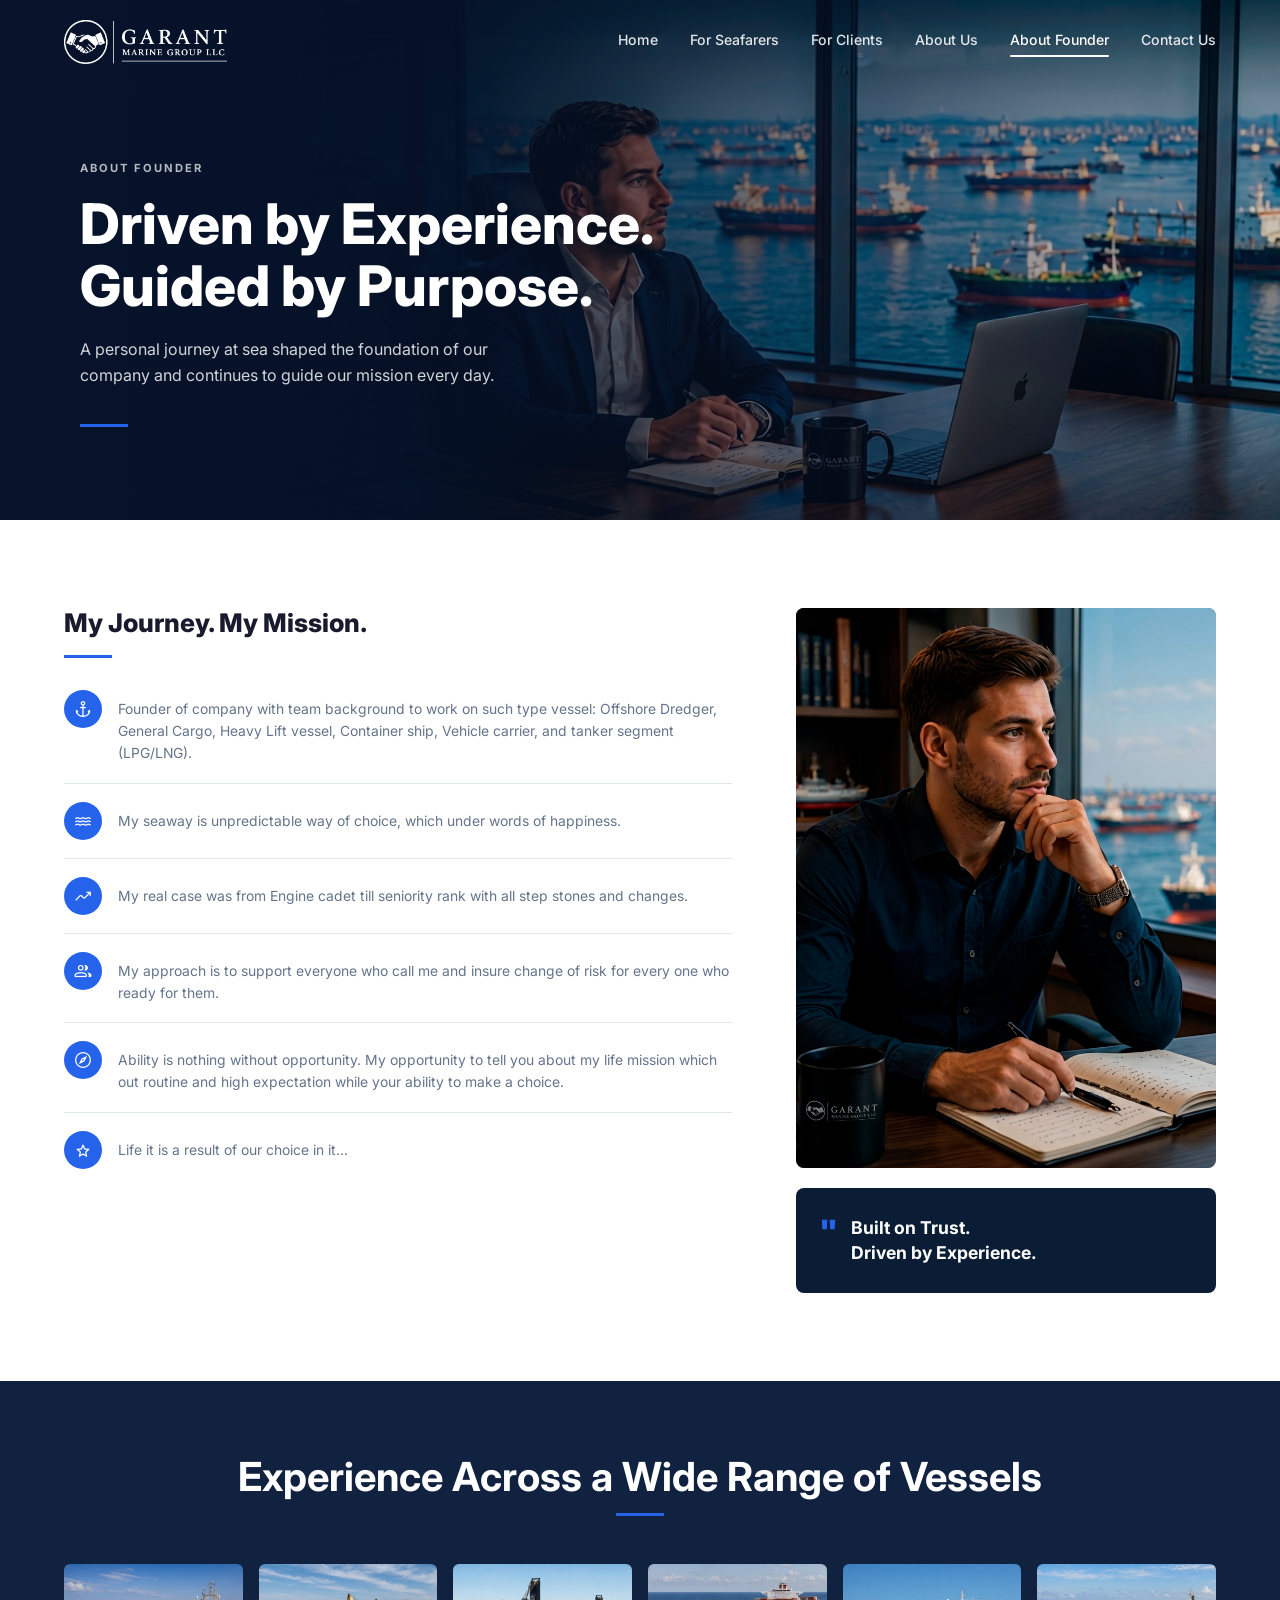
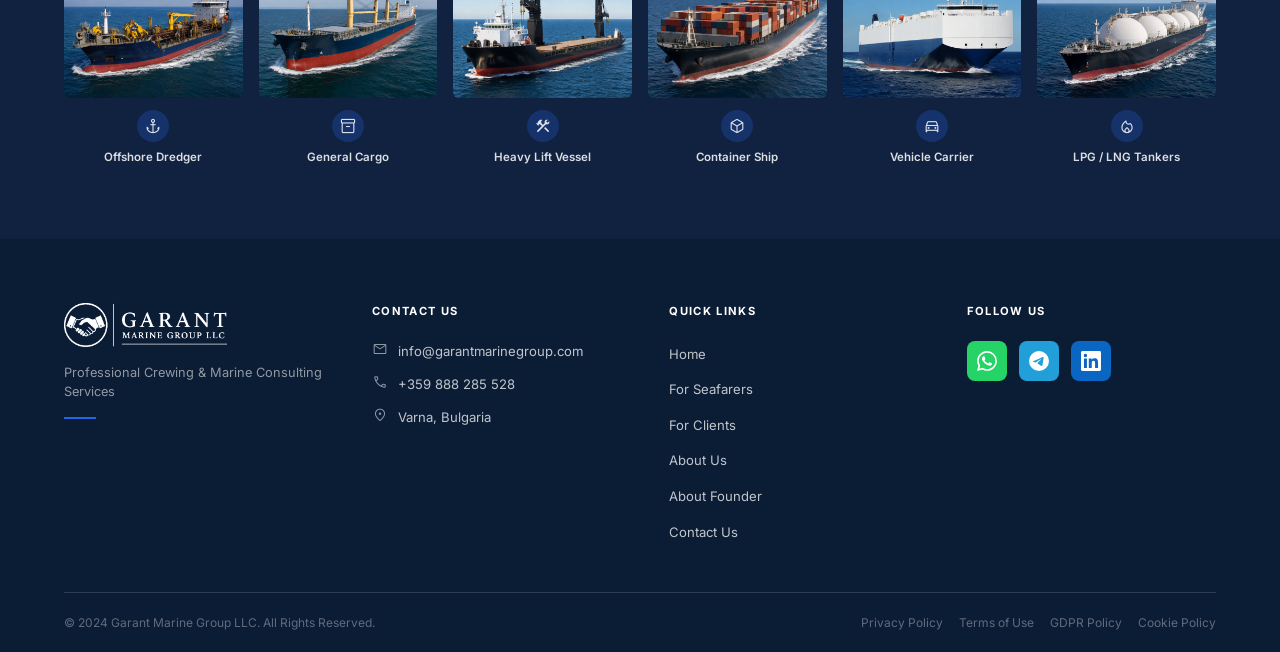
==== commit a06a6919: "Update contacts: real phone, Varna Bulgaria, social links - Phone: +359 888 285 528 - Location: Varn" ====
--- a/about-founder.html
+++ b/about-founder.html
@@ -317,11 +317,11 @@
           </li>
           <li class="footer__contact-item">
             <span class="ms">phone</span>
-            +971 50 123 4567
+            +359 888 285 528
           </li>
           <li class="footer__contact-item">
             <span class="ms">location_on</span>
-            United Arab Emirates
+            Varna, Bulgaria
           </li>
         </ul>
       </div>
@@ -339,13 +339,13 @@
       <div>
         <div class="footer__heading">Follow Us</div>
         <div class="footer__socials">
-          <a href="#" class="footer__social footer__social--wa" aria-label="WhatsApp">
+          <a href="https://wa.me/message/TAAPY7XJJZE2J1" class="footer__social footer__social--wa" target="_blank" rel="noopener" aria-label="WhatsApp">
             <svg viewBox="0 0 24 24"><path d="M17.472 14.382c-.297-.149-1.758-.867-2.03-.967-.273-.099-.471-.148-.67.15-.197.297-.767.966-.94 1.164-.173.199-.347.223-.644.075-.297-.15-1.255-.463-2.39-1.475-.883-.788-1.48-1.761-1.653-2.059-.173-.297-.018-.458.13-.606.134-.133.298-.347.446-.52.149-.174.198-.298.298-.497.099-.198.05-.371-.025-.52-.075-.149-.669-1.612-.916-2.207-.242-.579-.487-.5-.669-.51-.173-.008-.371-.01-.57-.01-.198 0-.52.074-.792.372-.272.297-1.04 1.016-1.04 2.479 0 1.462 1.065 2.875 1.213 3.074.149.198 2.096 3.2 5.077 4.487.709.306 1.262.489 1.694.625.712.227 1.36.195 1.871.118.571-.085 1.758-.719 2.006-1.413.248-.694.248-1.289.173-1.413-.074-.124-.272-.198-.57-.347m-5.421 7.403h-.004a9.87 9.87 0 01-5.031-1.378l-.361-.214-3.741.982.998-3.648-.235-.374a9.86 9.86 0 01-1.51-5.26c.001-5.45 4.436-9.884 9.888-9.884 2.64 0 5.122 1.03 6.988 2.898a9.825 9.825 0 012.893 6.994c-.003 5.45-4.437 9.884-9.885 9.884m8.413-18.297A11.815 11.815 0 0012.05 0C5.495 0 .16 5.335.157 11.892c0 2.096.547 4.142 1.588 5.945L.057 24l6.305-1.654a11.882 11.882 0 005.683 1.448h.005c6.554 0 11.89-5.335 11.893-11.893a11.821 11.821 0 00-3.48-8.413z"/></svg>
           </a>
-          <a href="#" class="footer__social footer__social--tg" aria-label="Telegram">
+          <a href="https://t.me/Garan_Marine_Group_LLC" class="footer__social footer__social--tg" target="_blank" rel="noopener" aria-label="Telegram">
             <svg viewBox="0 0 24 24"><path d="M11.944 0A12 12 0 000 12a12 12 0 0012 12 12 12 0 0012-12A12 12 0 0012 0a12 12 0 00-.056 0zm4.962 7.224c.1-.002.321.023.465.14a.506.506 0 01.171.325c.016.093.036.306.02.472-.18 1.898-.962 6.502-1.36 8.627-.168.9-.499 1.201-.82 1.23-.696.065-1.225-.46-1.9-.902-1.056-.693-1.653-1.124-2.678-1.8-1.185-.78-.417-1.21.258-1.91.177-.184 3.247-2.977 3.307-3.23.007-.032.014-.15-.056-.212s-.174-.041-.249-.024c-.106.024-1.793 1.14-5.061 3.345-.48.33-.913.49-1.302.48-.428-.008-1.252-.241-1.865-.44-.752-.245-1.349-.374-1.297-.789.027-.216.325-.437.893-.663 3.498-1.524 5.83-2.529 6.998-3.014 3.332-1.386 4.025-1.627 4.476-1.635z"/></svg>
           </a>
-          <a href="#" class="footer__social footer__social--li" aria-label="LinkedIn">
+          <a href="https://www.linkedin.com/in/garant-marine-group-5961413b5" class="footer__social footer__social--li" target="_blank" rel="noopener" aria-label="LinkedIn">
             <svg viewBox="0 0 24 24"><path d="M20.447 20.452h-3.554v-5.569c0-1.328-.027-3.037-1.852-3.037-1.853 0-2.136 1.445-2.136 2.939v5.667H9.351V9h3.414v1.561h.046c.477-.9 1.637-1.85 3.37-1.85 3.601 0 4.267 2.37 4.267 5.455v6.286zM5.337 7.433a2.062 2.062 0 01-2.063-2.065 2.064 2.064 0 112.063 2.065zm1.782 13.019H3.555V9h3.564v11.452zM22.225 0H1.771C.792 0 0 .774 0 1.729v20.542C0 23.227.792 24 1.771 24h20.451C23.2 24 24 23.227 24 22.271V1.729C24 .774 23.2 0 22.222 0h.003z"/></svg>
           </a>
         </div>
@@ -371,3 +371,4 @@
 
 
 
+
